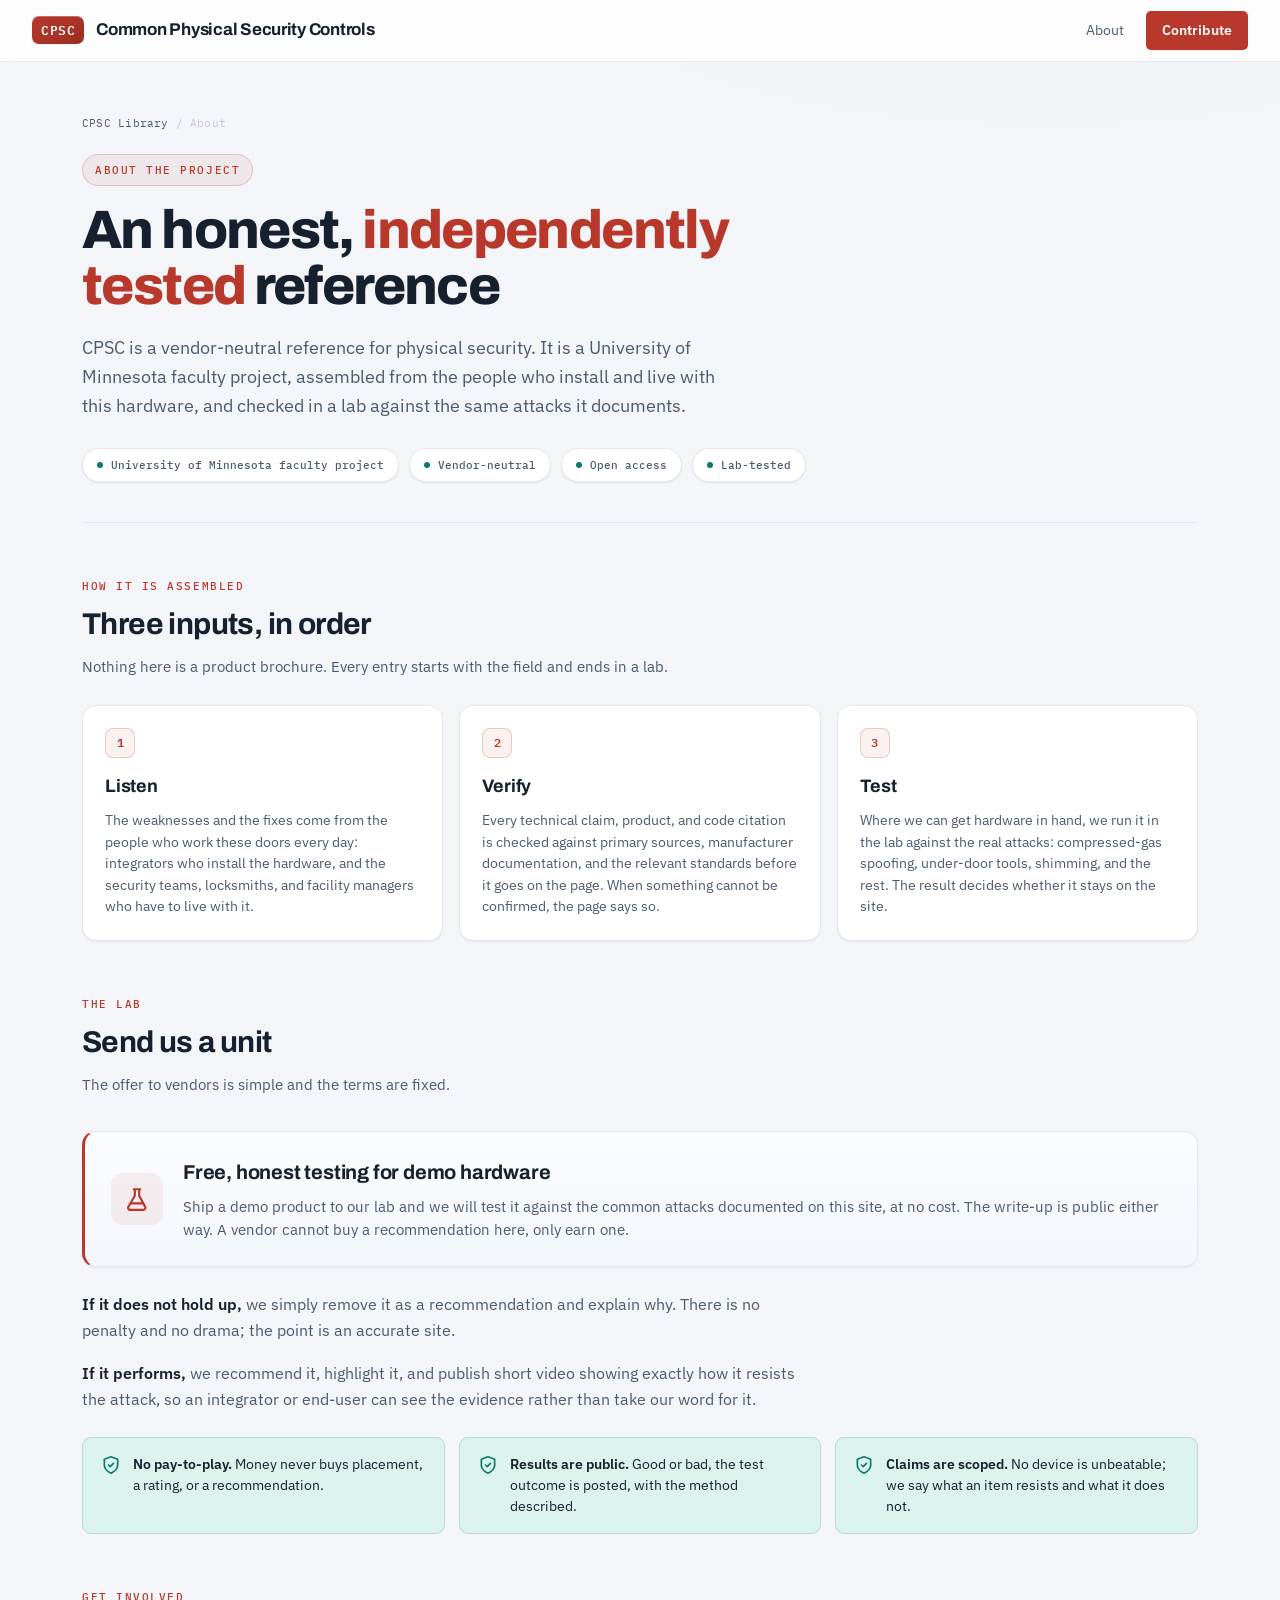
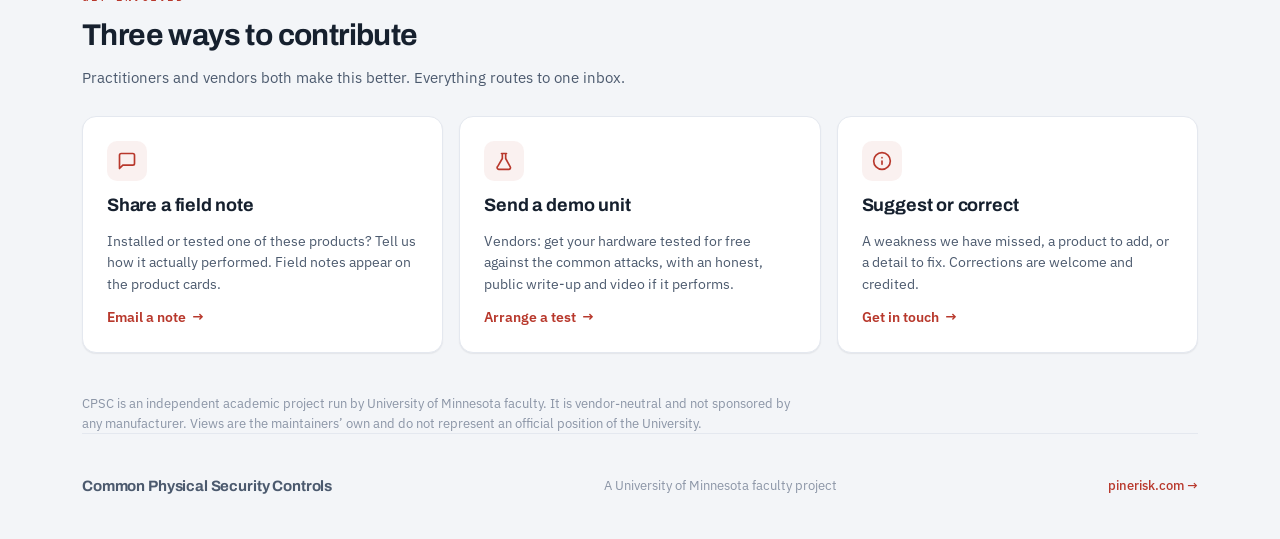
==== about.html @ 35b6b3d0 "Reframe as a UMN faculty project; add About/lab page; reconcile canned-air - Reframe branding: drop " ====
<!DOCTYPE html>
<html lang="en">
<head>
  <meta charset="UTF-8">
  <meta name="viewport" content="width=device-width, initial-scale=1.0">
  <title>About the CPSC Project</title>
  <meta name="description" content="How the Common Physical Security Controls reference is built: an independent University of Minnesota faculty project, assembled from integrator and end-user feedback and honest lab testing. Vendors can send a demo unit to be tested for free.">
  <link rel="stylesheet" href="style.css">
  <style>
    .about-hero { padding: 52px 0 40px; border-bottom: 1px solid var(--border); }
    .about-hero h1 {
      font-family: var(--font-display);
      font-size: clamp(34px, 5vw, 54px);
      font-weight: 800;
      letter-spacing: -0.03em;
      line-height: 1.04;
      margin: 16px 0 18px;
      max-width: 720px;
      text-wrap: balance;
    }
    .about-hero h1 em { font-style: normal; color: var(--accent); }
    .about-lede { font-size: 18px; color: var(--text-secondary); max-width: 660px; line-height: 1.62; }

    .who-strip { display: flex; flex-wrap: wrap; gap: 10px; margin-top: 28px; }
    .who-chip {
      font-family: var(--font-mono); font-size: 11px; font-weight: 500;
      color: var(--text-secondary); background: var(--bg-surface);
      border: 1px solid var(--border); border-radius: 999px; padding: 7px 14px;
      display: inline-flex; align-items: center; gap: 8px; box-shadow: var(--shadow-sm);
    }
    .who-chip::before { content: ''; width: 6px; height: 6px; border-radius: 50%; background: var(--medium-text); }

    .about-section { padding: 54px 0 0; }
    .about-section .section-header { padding: 0 0 26px; }
    .prose-col { max-width: 720px; }
    .prose-col p { font-size: 15.5px; color: var(--text-secondary); line-height: 1.72; margin-bottom: 16px; }
    .prose-col p:last-child { margin-bottom: 0; }
    .prose-col strong { color: var(--text-primary); font-weight: 600; }

    /* numbered steps */
    .steps { display: grid; grid-template-columns: repeat(auto-fit, minmax(280px, 1fr)); gap: 16px; }
    .step {
      background: var(--bg-surface); border: 1px solid var(--border);
      border-radius: var(--r-lg); padding: 22px; box-shadow: var(--shadow-sm);
    }
    .step-n {
      font-family: var(--font-mono); font-size: 12px; font-weight: 600;
      color: var(--accent); background: var(--accent-dim);
      border: 1px solid var(--accent-border); width: 30px; height: 30px;
      border-radius: 8px; display: grid; place-items: center; margin-bottom: 14px;
    }
    .step h3 { font-family: var(--font-display); font-size: 18px; font-weight: 700; letter-spacing: -0.01em; margin-bottom: 8px; }
    .step p { font-size: 13.5px; color: var(--text-secondary); line-height: 1.6; }

    /* pledge */
    .pledge { display: grid; grid-template-columns: repeat(auto-fit, minmax(300px, 1fr)); gap: 14px; }
    .pledge-item {
      display: flex; gap: 12px; align-items: flex-start;
      background: var(--medium-bg); border: 1px solid var(--medium-border);
      border-radius: var(--r-md); padding: 16px 18px;
    }
    .pledge-item svg { flex-shrink: 0; width: 20px; height: 20px; color: var(--medium-text); margin-top: 1px; }
    .pledge-item p { font-size: 13.5px; color: var(--text-primary); line-height: 1.55; }
    .pledge-item strong { font-weight: 600; }

    /* lab callout */
    .lab-banner {
      display: flex; gap: 20px; align-items: center;
      background: linear-gradient(180deg, #fbfcfe, #f3f6fb);
      border: 1px solid var(--border); border-left: 3px solid var(--accent);
      border-radius: var(--r-lg); padding: 24px 26px; box-shadow: var(--shadow-sm);
      margin-top: 8px;
    }
    .lab-banner .lb-icon { flex-shrink: 0; width: 52px; height: 52px; display: grid; place-items: center; background: var(--accent-dim); color: var(--accent); border-radius: 12px; }
    .lab-banner .lb-icon svg { width: 26px; height: 26px; }
    .lab-banner h3 { font-family: var(--font-display); font-size: 20px; font-weight: 700; letter-spacing: -0.01em; margin-bottom: 6px; }
    .lab-banner p { font-size: 14.5px; color: var(--text-secondary); line-height: 1.6; }

    /* contribute cards */
    .contrib-grid { display: grid; grid-template-columns: repeat(auto-fit, minmax(300px, 1fr)); gap: 16px; }
    .contrib-card {
      display: flex; flex-direction: column; gap: 10px;
      background: var(--bg-surface); border: 1px solid var(--border);
      border-radius: var(--r-lg); padding: 24px; box-shadow: var(--shadow-sm);
      transition: transform 0.2s, box-shadow 0.2s, border-color 0.2s;
    }
    .contrib-card:hover { transform: translateY(-2px); box-shadow: var(--shadow-md); border-color: var(--border-hover); }
    .contrib-icon { width: 40px; height: 40px; display: grid; place-items: center; background: var(--accent-dim); color: var(--accent); border-radius: 10px; }
    .contrib-icon svg { width: 20px; height: 20px; }
    .contrib-card h3 { font-family: var(--font-display); font-size: 18px; font-weight: 700; letter-spacing: -0.01em; }
    .contrib-card p { font-size: 13.5px; color: var(--text-secondary); line-height: 1.6; flex: 1; }
    .contrib-link { font-size: 13.5px; font-weight: 600; color: var(--accent); display: inline-flex; align-items: center; gap: 6px; }
    .contrib-note { font-size: 12.5px; color: var(--text-muted); margin-top: 40px; max-width: 720px; line-height: 1.6; }

    @media (max-width: 600px) { .lab-banner { flex-direction: column; align-items: flex-start; gap: 14px; } }
  </style>
</head>
<body>

  <header class="site-header">
    <a href="index.html" class="site-logo">
      <span class="logo-mark">CPSC</span>
      <span class="logo-word">Common Physical Security Controls</span>
    </a>
    <nav class="header-nav">
      <a href="about.html">About</a>
      <a href="about.html#contribute" class="btn-cta">Contribute</a>
    </nav>
  </header>

  <main class="page-wrap">

    <!-- Hero -->
    <section class="about-hero">
      <div class="breadcrumb">
        <a href="index.html">CPSC Library</a>
        <span>/</span>
        <span>About</span>
      </div>
      <span class="hero-eyebrow" style="display:inline-flex;align-items:center;gap:8px;font-family:var(--font-mono);font-size:11px;font-weight:500;color:var(--accent);text-transform:uppercase;letter-spacing:0.14em;background:var(--accent-dim);border:1px solid var(--accent-border);padding:6px 12px;border-radius:999px;">About the project</span>
      <h1>An honest, <em>independently tested</em> reference</h1>
      <p class="about-lede">
        CPSC is a vendor-neutral reference for physical security. It is a University of Minnesota
        faculty project, assembled from the people who install and live with this hardware, and
        checked in a lab against the same attacks it documents.
      </p>
      <div class="who-strip">
        <span class="who-chip">University of Minnesota faculty project</span>
        <span class="who-chip">Vendor-neutral</span>
        <span class="who-chip">Open access</span>
        <span class="who-chip">Lab-tested</span>
      </div>
    </section>

    <!-- How it's assembled -->
    <section class="about-section">
      <div class="section-header">
        <div class="section-label">How it is assembled</div>
        <div class="section-title">Three inputs, in order</div>
        <p class="section-desc">Nothing here is a product brochure. Every entry starts with the field and ends in a lab.</p>
      </div>
      <div class="steps">
        <div class="step">
          <div class="step-n">1</div>
          <h3>Listen</h3>
          <p>The weaknesses and the fixes come from the people who work these doors every day: integrators who install the hardware, and the security teams, locksmiths, and facility managers who have to live with it.</p>
        </div>
        <div class="step">
          <div class="step-n">2</div>
          <h3>Verify</h3>
          <p>Every technical claim, product, and code citation is checked against primary sources, manufacturer documentation, and the relevant standards before it goes on the page. When something cannot be confirmed, the page says so.</p>
        </div>
        <div class="step">
          <div class="step-n">3</div>
          <h3>Test</h3>
          <p>Where we can get hardware in hand, we run it in the lab against the real attacks: compressed-gas spoofing, under-door tools, shimming, and the rest. The result decides whether it stays on the site.</p>
        </div>
      </div>
    </section>

    <!-- The lab / vendor program -->
    <section class="about-section" id="lab">
      <div class="section-header">
        <div class="section-label">The lab</div>
        <div class="section-title">Send us a unit</div>
        <p class="section-desc">The offer to vendors is simple and the terms are fixed.</p>
      </div>
      <div class="lab-banner">
        <div class="lb-icon" aria-hidden="true">
          <svg viewBox="0 0 24 24" fill="none" stroke="currentColor" stroke-width="2" stroke-linecap="round" stroke-linejoin="round"><path d="M9 3h6M10 3v6l-5.5 9.5A2 2 0 0 0 6.2 22h11.6a2 2 0 0 0 1.7-3L14 9V3"/><path d="M7 16h10"/></svg>
        </div>
        <div>
          <h3>Free, honest testing for demo hardware</h3>
          <p>Ship a demo product to our lab and we will test it against the common attacks documented on this site, at no cost. The write-up is public either way. A vendor cannot buy a recommendation here, only earn one.</p>
        </div>
      </div>
      <div class="prose-col" style="margin-top: 24px;">
        <p>
          <strong>If it does not hold up,</strong> we simply remove it as a recommendation and explain why.
          There is no penalty and no drama; the point is an accurate site.
        </p>
        <p>
          <strong>If it performs,</strong> we recommend it, highlight it, and publish short video showing exactly
          how it resists the attack, so an integrator or end-user can see the evidence rather than take our word for it.
        </p>
      </div>
      <div class="pledge" style="margin-top: 24px;">
        <div class="pledge-item">
          <svg viewBox="0 0 24 24" fill="none" stroke="currentColor" stroke-width="2" stroke-linecap="round" stroke-linejoin="round"><path d="M12 22s8-4 8-10V5l-8-3-8 3v7c0 6 8 10 8 10z"/><path d="M9 12l2 2 4-4"/></svg>
          <p><strong>No pay-to-play.</strong> Money never buys placement, a rating, or a recommendation.</p>
        </div>
        <div class="pledge-item">
          <svg viewBox="0 0 24 24" fill="none" stroke="currentColor" stroke-width="2" stroke-linecap="round" stroke-linejoin="round"><path d="M12 22s8-4 8-10V5l-8-3-8 3v7c0 6 8 10 8 10z"/><path d="M9 12l2 2 4-4"/></svg>
          <p><strong>Results are public.</strong> Good or bad, the test outcome is posted, with the method described.</p>
        </div>
        <div class="pledge-item">
          <svg viewBox="0 0 24 24" fill="none" stroke="currentColor" stroke-width="2" stroke-linecap="round" stroke-linejoin="round"><path d="M12 22s8-4 8-10V5l-8-3-8 3v7c0 6 8 10 8 10z"/><path d="M9 12l2 2 4-4"/></svg>
          <p><strong>Claims are scoped.</strong> No device is unbeatable; we say what an item resists and what it does not.</p>
        </div>
      </div>
    </section>

    <!-- Contribute -->
    <section class="about-section" id="contribute">
      <div class="section-header">
        <div class="section-label">Get involved</div>
        <div class="section-title">Three ways to contribute</div>
        <p class="section-desc">Practitioners and vendors both make this better. Everything routes to one inbox.</p>
      </div>
      <div class="contrib-grid">
        <a class="contrib-card" href="mailto:abels023@umn.edu?subject=CPSC-Note">
          <div class="contrib-icon" aria-hidden="true"><svg viewBox="0 0 24 24" fill="none" stroke="currentColor" stroke-width="2" stroke-linecap="round" stroke-linejoin="round"><path d="M21 15a2 2 0 0 1-2 2H7l-4 4V5a2 2 0 0 1 2-2h14a2 2 0 0 1 2 2z"/></svg></div>
          <h3>Share a field note</h3>
          <p>Installed or tested one of these products? Tell us how it actually performed. Field notes appear on the product cards.</p>
          <span class="contrib-link">Email a note <span aria-hidden="true">&rarr;</span></span>
        </a>
        <a class="contrib-card" href="mailto:abels023@umn.edu?subject=CPSC-Demo unit for lab testing">
          <div class="contrib-icon" aria-hidden="true"><svg viewBox="0 0 24 24" fill="none" stroke="currentColor" stroke-width="2" stroke-linecap="round" stroke-linejoin="round"><path d="M9 3h6M10 3v6l-5.5 9.5A2 2 0 0 0 6.2 22h11.6a2 2 0 0 0 1.7-3L14 9V3"/></svg></div>
          <h3>Send a demo unit</h3>
          <p>Vendors: get your hardware tested for free against the common attacks, with an honest, public write-up and video if it performs.</p>
          <span class="contrib-link">Arrange a test <span aria-hidden="true">&rarr;</span></span>
        </a>
        <a class="contrib-card" href="mailto:abels023@umn.edu?subject=CPSC-General">
          <div class="contrib-icon" aria-hidden="true"><svg viewBox="0 0 24 24" fill="none" stroke="currentColor" stroke-width="2" stroke-linecap="round" stroke-linejoin="round"><circle cx="12" cy="12" r="10"/><path d="M12 16v-4M12 8h.01"/></svg></div>
          <h3>Suggest or correct</h3>
          <p>A weakness we have missed, a product to add, or a detail to fix. Corrections are welcome and credited.</p>
          <span class="contrib-link">Get in touch <span aria-hidden="true">&rarr;</span></span>
        </a>
      </div>
      <p class="contrib-note">
        CPSC is an independent academic project run by University of Minnesota faculty. It is vendor-neutral and
        not sponsored by any manufacturer. Views are the maintainers&rsquo; own and do not represent an official
        position of the University.
      </p>
    </section>

  </main>

  <footer class="page-wrap">
    <div class="site-footer">
      <span class="footer-brand">Common Physical Security Controls</span>
      <span>A University of Minnesota faculty project</span>
      <a href="https://pinerisk.com" class="footer-link">pinerisk.com →</a>
    </div>
  </footer>

</body>
</html>
---- style.css ----
@import url('https://fonts.googleapis.com/css2?family=Archivo:wght@500;600;700;800&family=IBM+Plex+Mono:wght@400;500;600&family=IBM+Plex+Sans:wght@400;500;600&display=swap');

/* ============================================================
   CPSC Design System — Pine Risk Management
   A defensive reference for physical security teams.
   Light "field manual" identity. Edit tokens here; never
   hardcode color in components.
   ============================================================ */

:root {
  color-scheme: light;

  /* Grounds & surfaces */
  --bg-primary:   #f3f5f8;   /* page ground — cool paper */
  --bg-surface:   #ffffff;   /* cards, panels */
  --bg-elevated:  #eef1f6;   /* chips, quiet fills */
  --bg-hover:     #e6eaf1;

  /* Hairlines */
  --border:       #e4e8ef;
  --border-hover: #ccd4e0;
  --border-strong:#c2cbd9;

  /* Ink */
  --text-primary:   #16202e;  /* ink */
  --text-secondary: #4c5a6e;  /* slate */
  --text-muted:     #8b95a6;  /* muted / captions */

  /* Pine Risk brand */
  --accent:         #b8382c;
  --accent-strong:  #9c2e23;
  --accent-dim:     rgba(184, 56, 44, 0.07);
  --accent-border:  rgba(184, 56, 44, 0.22);

  /* Severity ramp — readable on light */
  --critical-bg:     #fbe9e6;
  --critical-text:   #b02417;
  --critical-border: #f0c2ba;

  --high-bg:         #fdf1dc;
  --high-text:       #925c07;
  --high-border:     #efd8a8;

  --medium-bg:       #dcf2ed;
  --medium-text:     #0b7a6d;
  --medium-border:   #b1ddd4;

  --low-bg:          #e6eefb;
  --low-text:        #2760a7;
  --low-border:      #c4d6f2;

  /* Category tag colors */
  --cat-tech-bg:     #e9f0fb;
  --cat-tech-text:   #2760a7;
  --cat-tech-border: #cbdbf3;

  --cat-phys-bg:     #fdf1dc;
  --cat-phys-text:   #925c07;
  --cat-phys-border: #efd8a8;

  --cat-policy-bg:     #dcf2ed;
  --cat-policy-text:   #0b7a6d;
  --cat-policy-border: #b1ddd4;

  --cat-detect-bg:     #f1e9fb;
  --cat-detect-text:   #6a37b0;
  --cat-detect-border: #ddcbf1;

  /* Radii */
  --r-sm: 5px;
  --r-md: 9px;
  --r-lg: 14px;

  /* Elevation */
  --shadow-sm: 0 1px 2px rgba(20, 30, 45, 0.04), 0 1px 1px rgba(20, 30, 45, 0.03);
  --shadow-md: 0 4px 14px rgba(20, 30, 45, 0.07), 0 1px 3px rgba(20, 30, 45, 0.05);
  --shadow-lg: 0 14px 40px rgba(20, 30, 45, 0.10);

  /* Fonts */
  --font-display: 'Archivo', system-ui, -apple-system, sans-serif;
  --font-body:    'IBM Plex Sans', system-ui, -apple-system, sans-serif;
  --font-mono:    'IBM Plex Mono', ui-monospace, monospace;
}

/* ---- Reset ---- */
*, *::before, *::after { box-sizing: border-box; margin: 0; padding: 0; }

html { -webkit-text-size-adjust: 100%; }

body {
  background:
    radial-gradient(1100px 520px at 82% -8%, rgba(184, 56, 44, 0.045), transparent 60%),
    var(--bg-primary);
  color: var(--text-primary);
  font-family: var(--font-body);
  font-size: 15px;
  line-height: 1.65;
  min-height: 100vh;
  -webkit-font-smoothing: antialiased;
  text-rendering: optimizeLegibility;
}

a { color: inherit; text-decoration: none; }
button { cursor: pointer; font-family: inherit; }

::selection { background: rgba(184, 56, 44, 0.16); }

:focus-visible {
  outline: 2px solid var(--accent);
  outline-offset: 2px;
  border-radius: 3px;
}

/* ---- Layout ---- */
.page-wrap {
  max-width: 1180px;
  margin: 0 auto;
  padding: 0 32px;
}

/* ---- Site header ---- */
.site-header {
  border-bottom: 1px solid var(--border);
  background: rgba(255, 255, 255, 0.82);
  backdrop-filter: saturate(1.2) blur(10px);
  padding: 0 32px;
  height: 62px;
  display: flex;
  align-items: center;
  justify-content: space-between;
  position: sticky;
  top: 0;
  z-index: 100;
}

.site-logo {
  display: flex;
  align-items: center;
  gap: 12px;
  color: var(--text-primary);
}

.logo-mark {
  height: 28px;
  padding: 0 9px;
  background: linear-gradient(150deg, var(--accent), var(--accent-strong));
  border-radius: 7px;
  display: flex;
  align-items: center;
  justify-content: center;
  font-family: var(--font-mono);
  font-size: 13px;
  font-weight: 600;
  color: #fff;
  letter-spacing: 0.04em;
  box-shadow: inset 0 1px 0 rgba(255, 255, 255, 0.28), var(--shadow-sm);
}

.logo-word {
  font-family: var(--font-display);
  font-size: 17px;
  font-weight: 700;
  letter-spacing: -0.015em;
  color: var(--text-primary);
  white-space: nowrap;
}

@media (max-width: 640px) { .logo-word { display: none; } }

.header-nav {
  display: flex;
  align-items: center;
  gap: 22px;
}
.header-nav a {
  font-size: 13.5px;
  color: var(--text-secondary);
  transition: color 0.15s;
}
.header-nav a:hover { color: var(--text-primary); }

.btn-cta {
  background: var(--accent);
  color: #fff !important;
  padding: 8px 16px;
  border-radius: var(--r-sm);
  font-size: 13px;
  font-weight: 600;
  letter-spacing: 0.01em;
  transition: background 0.15s, transform 0.15s, box-shadow 0.15s;
  box-shadow: var(--shadow-sm);
}
.btn-cta:hover { background: var(--accent-strong); transform: translateY(-1px); box-shadow: var(--shadow-md); }

/* ---- Site footer ---- */
.site-footer {
  border-top: 1px solid var(--border);
  padding: 40px 0;
  display: flex;
  justify-content: space-between;
  align-items: center;
  font-size: 13px;
  color: var(--text-muted);
  flex-wrap: wrap;
  gap: 12px;
}
.footer-brand {
  font-family: var(--font-display);
  font-size: 15px;
  font-weight: 700;
  color: var(--text-secondary);
  letter-spacing: -0.01em;
}
.footer-link { color: var(--accent); font-weight: 500; transition: color 0.15s; }
.footer-link:hover { color: var(--accent-strong); }

/* ---- Filter bar ---- */
.filter-bar {
  display: flex;
  align-items: center;
  gap: 8px;
  padding: 18px 0 22px;
  flex-wrap: wrap;
}
.filter-label {
  font-family: var(--font-mono);
  font-size: 10px;
  color: var(--text-muted);
  text-transform: uppercase;
  letter-spacing: 0.12em;
  margin-right: 4px;
}
.filter-btn {
  background: var(--bg-surface);
  border: 1px solid var(--border);
  color: var(--text-secondary);
  padding: 6px 13px;
  border-radius: 999px;
  font-family: var(--font-body);
  font-size: 12.5px;
  font-weight: 500;
  letter-spacing: 0.01em;
  transition: all 0.15s;
  box-shadow: var(--shadow-sm);
}
.filter-btn:hover {
  border-color: var(--border-hover);
  color: var(--text-primary);
}
.filter-btn.active {
  background: var(--accent);
  border-color: var(--accent);
  color: #fff;
  box-shadow: var(--shadow-sm);
}

/* ---- Shared card pieces ---- */
.card-number {
  font-family: var(--font-mono);
  font-size: 11px;
  font-weight: 500;
  color: var(--text-muted);
  letter-spacing: 0.06em;
}

.severity-badge {
  font-family: var(--font-mono);
  font-size: 10px;
  font-weight: 600;
  letter-spacing: 0.06em;
  text-transform: uppercase;
  padding: 3px 9px 3px 8px;
  border-radius: 999px;
  flex-shrink: 0;
  display: inline-flex;
  align-items: center;
  gap: 5px;
}
.severity-badge::before {
  content: '';
  width: 6px; height: 6px;
  border-radius: 50%;
  background: currentColor;
}
.sev-critical { background: var(--critical-bg); color: var(--critical-text); border: 1px solid var(--critical-border); }
.sev-high     { background: var(--high-bg);     color: var(--high-text);     border: 1px solid var(--high-border); }
.sev-medium   { background: var(--medium-bg);   color: var(--medium-text);   border: 1px solid var(--medium-border); }
.sev-low      { background: var(--low-bg);      color: var(--low-text);      border: 1px solid var(--low-border); }

.cat-badge {
  font-family: var(--font-mono);
  font-size: 10px;
  font-weight: 500;
  padding: 3px 9px;
  border-radius: 999px;
  border: 1px solid;
  letter-spacing: 0.02em;
}
.cat-tech   { background: var(--cat-tech-bg);   color: var(--cat-tech-text);   border-color: var(--cat-tech-border); }
.cat-phys   { background: var(--cat-phys-bg);   color: var(--cat-phys-text);   border-color: var(--cat-phys-border); }
.cat-policy { background: var(--cat-policy-bg); color: var(--cat-policy-text); border-color: var(--cat-policy-border); }
.cat-detect { background: var(--cat-detect-bg); color: var(--cat-detect-text); border-color: var(--cat-detect-border); }

.tag {
  font-family: var(--font-mono);
  font-size: 10.5px;
  padding: 3px 9px;
  border-radius: var(--r-sm);
  background: var(--bg-elevated);
  border: 1px solid var(--border);
  color: var(--text-secondary);
  letter-spacing: 0.01em;
}

/* ---- Card grid ---- */
.card-grid {
  display: grid;
  grid-template-columns: repeat(auto-fill, minmax(320px, 1fr));
  gap: 18px;
}

/* ---- Section headings ---- */
.section-header {
  padding: 60px 0 26px;
}
.section-label {
  font-family: var(--font-mono);
  font-size: 11px;
  font-weight: 500;
  color: var(--accent);
  text-transform: uppercase;
  letter-spacing: 0.14em;
  margin-bottom: 12px;
}
.section-title {
  font-family: var(--font-display);
  font-size: 30px;
  font-weight: 700;
  letter-spacing: -0.02em;
  line-height: 1.15;
  margin-bottom: 12px;
  text-wrap: balance;
}
.section-desc {
  font-size: 15px;
  color: var(--text-secondary);
  max-width: 620px;
  line-height: 1.7;
}

/* ---- Divider ---- */
.divider { border: none; border-top: 1px solid var(--border); margin: 0; }

@media (prefers-reduced-motion: reduce) {
  * { transition: none !important; scroll-behavior: auto !important; }
}

/* ============================================================
   Detail page (vulnerability entry) — shared across all
   CPSC-00x pages.
   ============================================================ */

.vuln-hero {
  padding: 48px 0 40px;
  border-bottom: 1px solid var(--border);
}
.breadcrumb {
  font-family: var(--font-mono);
  font-size: 11px;
  color: var(--text-muted);
  margin-bottom: 22px;
  display: flex;
  align-items: center;
  gap: 7px;
  letter-spacing: 0.02em;
}
.breadcrumb a { color: var(--text-secondary); transition: color 0.15s; }
.breadcrumb a:hover { color: var(--accent); }
.breadcrumb span { color: var(--border-strong); }

.vuln-meta-row {
  display: flex;
  align-items: center;
  gap: 9px;
  margin-bottom: 18px;
  flex-wrap: wrap;
}
.vuln-hero h1 {
  font-family: var(--font-display);
  font-size: clamp(30px, 4.5vw, 46px);
  font-weight: 800;
  letter-spacing: -0.025em;
  line-height: 1.05;
  margin-bottom: 18px;
  max-width: 720px;
  text-wrap: balance;
}
.vuln-hero .lead {
  font-size: 17.5px;
  color: var(--text-secondary);
  max-width: 620px;
  line-height: 1.62;
}

/* ---- Fast facts ---- */
.fast-facts {
  display: grid;
  grid-template-columns: repeat(auto-fit, minmax(170px, 1fr));
  gap: 12px;
  padding: 30px 0;
  border-bottom: 1px solid var(--border);
}
.fact {
  background: var(--bg-surface);
  border: 1px solid var(--border);
  border-radius: var(--r-md);
  padding: 15px 17px;
  box-shadow: var(--shadow-sm);
}
.fact-label {
  font-family: var(--font-mono);
  font-size: 10px;
  color: var(--text-muted);
  text-transform: uppercase;
  letter-spacing: 0.1em;
  margin-bottom: 6px;
}
.fact-value {
  font-size: 15px;
  font-weight: 600;
  color: var(--text-primary);
  line-height: 1.35;
}

/* ---- Explainer + prose ---- */
.explainer {
  padding: 50px 0 0;
  display: grid;
  grid-template-columns: 1fr 1fr;
  gap: 52px;
  align-items: start;
}
.explainer-prose h2 {
  font-family: var(--font-display);
  font-size: 25px;
  font-weight: 700;
  letter-spacing: -0.02em;
  margin-bottom: 18px;
}
.explainer-prose p {
  font-size: 15px;
  color: var(--text-secondary);
  margin-bottom: 15px;
  line-height: 1.72;
}
.explainer-prose p:last-of-type { margin-bottom: 0; }
.explainer-prose strong { color: var(--text-primary); font-weight: 600; }

.attack-steps {
  margin-top: 28px;
  display: flex;
  flex-direction: column;
}
.attack-step {
  display: flex;
  gap: 15px;
  padding: 16px 0;
  border-top: 1px solid var(--border);
}
.step-num {
  font-family: var(--font-mono);
  font-size: 11px;
  font-weight: 600;
  color: var(--accent);
  background: var(--accent-dim);
  border: 1px solid var(--accent-border);
  width: 26px; height: 26px;
  border-radius: 50%;
  flex-shrink: 0;
  display: grid;
  place-items: center;
}
.step-text {
  font-size: 14px;
  color: var(--text-secondary);
  line-height: 1.62;
  padding-top: 3px;
}
.step-text strong { color: var(--text-primary); font-weight: 600; }

/* ---- Interactive attack visual ---- */
.attack-visual {
  background: var(--bg-surface);
  border: 1px solid var(--border);
  border-radius: var(--r-lg);
  overflow: hidden;
  position: sticky;
  top: 82px;
  box-shadow: var(--shadow-md);
}
.av-header {
  padding: 15px 18px;
  border-bottom: 1px solid var(--border);
  display: flex;
  justify-content: space-between;
  align-items: center;
  background: var(--bg-surface);
}
.av-title {
  font-family: var(--font-mono);
  font-size: 11px;
  color: var(--text-muted);
  text-transform: uppercase;
  letter-spacing: 0.1em;
}
.av-state-label {
  font-family: var(--font-mono);
  font-size: 11px;
  font-weight: 500;
  padding: 3px 10px;
  border-radius: 999px;
  transition: all 0.3s;
}
.av-stage {
  padding: 22px;
  min-height: 280px;
  position: relative;
  background:
    linear-gradient(180deg, #fbfcfe, #f5f7fb);
  border-bottom: 1px solid var(--border);
}
.diagram-svg { width: 100%; height: auto; display: block; }

.av-caption {
  padding: 16px 18px;
  border-top: 1px solid var(--border);
  font-size: 13.5px;
  color: var(--text-secondary);
  line-height: 1.55;
  min-height: 64px;
}
.av-controls {
  padding: 13px 18px;
  border-top: 1px solid var(--border);
  display: flex;
  align-items: center;
  justify-content: space-between;
}
.av-btn {
  background: var(--bg-surface);
  border: 1px solid var(--border);
  color: var(--text-secondary);
  padding: 6px 15px;
  border-radius: var(--r-sm);
  font-family: var(--font-mono);
  font-size: 11px;
  transition: all 0.15s;
  box-shadow: var(--shadow-sm);
}
.av-btn:hover:not(:disabled) {
  border-color: var(--border-hover);
  color: var(--text-primary);
}
.av-btn:disabled { opacity: 0.4; cursor: default; box-shadow: none; }
.av-dots { display: flex; gap: 7px; align-items: center; }
.av-dot {
  width: 7px; height: 7px;
  border-radius: 50%;
  background: var(--border-strong);
  transition: background 0.2s, transform 0.2s;
  cursor: pointer;
  border: none;
  padding: 0;
}
.av-dot.active { background: var(--accent); transform: scale(1.2); }

/* ---- Mitigation cards ---- */
.mit-card {
  background: var(--bg-surface);
  border: 1px solid var(--border);
  border-radius: var(--r-lg);
  padding: 22px;
  display: flex;
  flex-direction: column;
  gap: 13px;
  transition: border-color 0.2s, transform 0.2s, box-shadow 0.2s;
  box-shadow: var(--shadow-sm);
}
.mit-card:hover {
  border-color: var(--border-hover);
  transform: translateY(-2px);
  box-shadow: var(--shadow-md);
}
.mit-card-header {
  display: flex;
  justify-content: space-between;
  align-items: flex-start;
  gap: 10px;
}
.mit-card-title {
  font-family: var(--font-display);
  font-size: 18px;
  font-weight: 700;
  letter-spacing: -0.01em;
  line-height: 1.2;
}
.mit-card-desc {
  font-size: 13.5px;
  color: var(--text-secondary);
  line-height: 1.6;
}
.mit-points {
  display: flex;
  flex-direction: column;
  gap: 9px;
  padding-top: 13px;
  border-top: 1px solid var(--border);
}
.mit-point {
  font-size: 13.5px;
  color: var(--text-secondary);
  display: flex;
  gap: 10px;
  align-items: flex-start;
  line-height: 1.55;
}
.mit-point::before {
  content: '';
  flex-shrink: 0;
  width: 6px; height: 6px;
  border-radius: 50%;
  background: var(--medium-text);
  margin-top: 7px;
}

/* ---- Product (reference technology) cards ---- */
.prod-card {
  background: var(--bg-surface);
  border: 1px solid var(--border);
  border-radius: var(--r-lg);
  padding: 0;
  overflow: hidden;
  display: flex;
  flex-direction: column;
  cursor: pointer;
  transition: border-color 0.2s, transform 0.2s, box-shadow 0.2s;
  box-shadow: var(--shadow-sm);
}
.prod-card:hover {
  border-color: var(--border-hover);
  transform: translateY(-2px);
  box-shadow: var(--shadow-lg);
}

/* thumbnail (image or generated placeholder) */
.prod-thumb, .modal-thumb {
  position: relative;
  width: 100%;
  aspect-ratio: 16 / 9;
  background: var(--bg-elevated);
  overflow: hidden;
}
.prod-thumb img, .modal-thumb img {
  width: 100%; height: 100%;
  object-fit: cover;
  display: block;
}
.thumb-ph {
  display: grid;
  place-items: center;
  background:
    linear-gradient(135deg, #eef2f8, #e2e8f2),
    var(--bg-elevated);
  color: var(--border-strong);
}
.thumb-ph svg { width: 30px; height: 30px; }
.thumb-ph-initial {
  position: absolute;
  top: 10px; left: 12px;
  font-family: var(--font-display);
  font-size: 15px;
  font-weight: 800;
  color: var(--text-muted);
  opacity: 0.65;
}
.prod-thumb.thumb-ph::after {
  content: 'No image yet';
  position: absolute;
  bottom: 8px; right: 10px;
  font-family: var(--font-mono);
  font-size: 8.5px;
  letter-spacing: 0.06em;
  text-transform: uppercase;
  color: var(--text-muted);
  opacity: 0.7;
}

.prod-body {
  padding: 18px 20px 20px;
  display: flex;
  flex-direction: column;
  gap: 8px;
  flex: 1;
}
.prod-maker {
  font-family: var(--font-mono);
  font-size: 10px;
  color: var(--accent);
  letter-spacing: 0.06em;
  text-transform: uppercase;
}
.prod-name {
  font-family: var(--font-display);
  font-size: 18px;
  font-weight: 700;
  letter-spacing: -0.01em;
  line-height: 1.15;
}
.prod-type {
  font-size: 12.5px;
  color: var(--text-muted);
  margin-top: -2px;
}
.prod-note {
  font-size: 13.5px;
  color: var(--text-secondary);
  line-height: 1.58;
  margin-top: 2px;
}
.prod-tags { display: flex; gap: 6px; flex-wrap: wrap; }
.prod-cta {
  font-family: var(--font-mono);
  font-size: 10px;
  font-weight: 500;
  color: var(--accent);
  margin-top: auto;
  padding-top: 4px;
  letter-spacing: 0.03em;
  display: inline-flex;
  align-items: center;
  gap: 6px;
}
.prod-card:hover .prod-cta span { transform: translateX(3px); }
.prod-cta span { transition: transform 0.18s; }

/* ============================================================
   Lightbox modal — Reference Technology detail
   ============================================================ */
body.no-scroll { overflow: hidden; }

.modal-backdrop {
  position: fixed;
  inset: 0;
  z-index: 200;
  display: flex;
  align-items: flex-start;
  justify-content: center;
  padding: 5vh 20px;
  background: rgba(18, 26, 38, 0.5);
  backdrop-filter: blur(3px);
  opacity: 0;
  transition: opacity 0.2s ease;
  overflow-y: auto;
}
.modal-backdrop.open { opacity: 1; }
.modal-backdrop[hidden] { display: none; }

.modal {
  position: relative;
  width: 100%;
  max-width: 560px;
  background: var(--bg-surface);
  border: 1px solid var(--border);
  border-radius: var(--r-lg);
  box-shadow: var(--shadow-lg);
  transform: translateY(12px) scale(0.99);
  transition: transform 0.2s ease;
  overflow: hidden;
}
.modal-backdrop.open .modal { transform: translateY(0) scale(1); }

.modal-scroll { max-height: 90vh; overflow-y: auto; }

.modal-close {
  position: absolute;
  top: 12px; right: 12px;
  z-index: 3;
  width: 34px; height: 34px;
  border-radius: 50%;
  border: 1px solid var(--border);
  background: rgba(255, 255, 255, 0.9);
  color: var(--text-secondary);
  font-size: 22px;
  line-height: 1;
  display: grid;
  place-items: center;
  box-shadow: var(--shadow-sm);
  transition: all 0.15s;
}
.modal-close:hover { color: var(--text-primary); border-color: var(--border-hover); }

.modal-thumb { aspect-ratio: 16 / 7; border-bottom: 1px solid var(--border); border-radius: 0; }
.modal-thumb.thumb-ph::after {
  content: 'Image coming soon';
  position: absolute;
  bottom: 10px; right: 12px;
  font-family: var(--font-mono);
  font-size: 9px;
  letter-spacing: 0.06em;
  text-transform: uppercase;
  color: var(--text-muted);
}

.modal-head {
  padding: 20px 24px 4px;
}
.modal-eyebrow {
  font-family: var(--font-mono);
  font-size: 11px;
  color: var(--accent);
  letter-spacing: 0.06em;
  text-transform: uppercase;
  margin-bottom: 5px;
}
.modal-title {
  font-family: var(--font-display);
  font-size: 26px;
  font-weight: 800;
  letter-spacing: -0.02em;
  line-height: 1.1;
  margin-bottom: 6px;
}
.modal-subtitle {
  font-size: 14px;
  color: var(--text-secondary);
  margin-bottom: 12px;
}
.modal-tags { margin-bottom: 4px; }

.modal-body { padding: 14px 24px 24px; }
.modal-blurb {
  font-size: 14.5px;
  color: var(--text-secondary);
  line-height: 1.65;
  margin-bottom: 18px;
}

/* "why it beats this attack" callout */
.defeats {
  display: flex;
  gap: 13px;
  align-items: flex-start;
  background: var(--medium-bg);
  border: 1px solid var(--medium-border);
  border-radius: var(--r-md);
  padding: 15px 17px;
  margin-bottom: 20px;
}
.defeats-icon {
  flex-shrink: 0;
  width: 30px; height: 30px;
  display: grid;
  place-items: center;
  border-radius: 8px;
  background: var(--bg-surface);
  border: 1px solid var(--medium-border);
  color: var(--medium-text);
}
.defeats-icon svg { width: 17px; height: 17px; }
.defeats-label {
  font-family: var(--font-mono);
  font-size: 10.5px;
  font-weight: 600;
  text-transform: uppercase;
  letter-spacing: 0.07em;
  color: var(--medium-text);
  margin-bottom: 5px;
}
.defeats-text {
  font-size: 13.5px;
  color: var(--text-primary);
  line-height: 1.6;
}

/* spec table */
.spec-table {
  border: 1px solid var(--border);
  border-radius: var(--r-md);
  overflow: hidden;
  margin-bottom: 18px;
}
.spec-row {
  display: grid;
  grid-template-columns: 40% 1fr;
  gap: 12px;
  padding: 10px 14px;
  font-size: 13px;
}
.spec-row:not(:last-child) { border-bottom: 1px solid var(--border); }
.spec-row dt {
  font-family: var(--font-mono);
  font-size: 10.5px;
  text-transform: uppercase;
  letter-spacing: 0.06em;
  color: var(--text-muted);
  align-self: center;
}
.spec-row dd { color: var(--text-primary); font-weight: 500; }

/* action buttons */
.modal-actions {
  display: flex;
  flex-wrap: wrap;
  gap: 10px;
  margin-bottom: 24px;
}
.modal-btn {
  display: inline-flex;
  align-items: center;
  gap: 7px;
  padding: 10px 16px;
  border-radius: var(--r-sm);
  font-size: 13px;
  font-weight: 600;
  border: 1px solid var(--border-hover);
  color: var(--text-primary);
  background: var(--bg-surface);
  transition: all 0.15s;
  box-shadow: var(--shadow-sm);
}
.modal-btn:hover { border-color: var(--text-muted); transform: translateY(-1px); box-shadow: var(--shadow-md); }
.modal-btn-primary {
  background: var(--accent);
  border-color: var(--accent);
  color: #fff;
}
.modal-btn-primary:hover { background: var(--accent-strong); border-color: var(--accent-strong); }
.modal-btn .ext { font-size: 12px; opacity: 0.8; }
.modal-btn-disabled {
  color: var(--text-muted);
  background: var(--bg-elevated);
  border: 1px dashed var(--border-hover);
  box-shadow: none;
  cursor: not-allowed;
  font-weight: 500;
}
.modal-btn-disabled:hover { transform: none; box-shadow: none; }

/* field notes */
.notes-section {
  border-top: 1px solid var(--border);
  padding-top: 20px;
}
.notes-head {
  display: flex;
  align-items: center;
  gap: 9px;
  margin-bottom: 14px;
}
.notes-head h3 {
  font-family: var(--font-display);
  font-size: 16px;
  font-weight: 700;
  letter-spacing: -0.01em;
}
.notes-count {
  font-family: var(--font-mono);
  font-size: 11px;
  font-weight: 500;
  color: var(--accent);
  background: var(--accent-dim);
  border: 1px solid var(--accent-border);
  border-radius: 999px;
  padding: 1px 9px;
}
.note-list { list-style: none; display: flex; flex-direction: column; gap: 14px; margin-bottom: 16px; }
.note {
  background: var(--bg-elevated);
  border: 1px solid var(--border);
  border-radius: var(--r-md);
  padding: 13px 15px;
}
.note-meta {
  font-family: var(--font-mono);
  font-size: 10.5px;
  color: var(--text-muted);
  letter-spacing: 0.02em;
  margin-bottom: 6px;
}
.note-text { font-size: 13.5px; color: var(--text-secondary); line-height: 1.6; }
.note-empty {
  font-size: 13.5px;
  color: var(--text-muted);
  line-height: 1.6;
  font-style: italic;
  padding: 4px 0 16px;
}

.add-note-btn {
  display: flex;
  align-items: center;
  gap: 12px;
  width: 100%;
  padding: 14px 16px;
  border: 1px dashed var(--border-hover);
  border-radius: var(--r-md);
  background: var(--bg-surface);
  color: var(--text-primary);
  font-size: 14px;
  font-weight: 600;
  transition: all 0.15s;
}
.add-note-btn:hover { border-color: var(--accent); background: var(--accent-dim); color: var(--accent); }
.add-note-icon {
  flex-shrink: 0;
  width: 28px; height: 28px;
  display: grid;
  place-items: center;
  border-radius: 50%;
  background: var(--accent);
  color: #fff;
  font-size: 18px;
  line-height: 1;
}
.add-note-sub {
  display: block;
  font-size: 11.5px;
  font-weight: 400;
  color: var(--text-muted);
  margin-top: 2px;
}
.add-note-btn:hover .add-note-sub { color: var(--accent); opacity: 0.8; }

@media (max-width: 520px) {
  .modal-title { font-size: 22px; }
  .modal-head, .modal-body { padding-left: 18px; padding-right: 18px; }
  .spec-row { grid-template-columns: 1fr; gap: 2px; }
}

@media (prefers-reduced-motion: reduce) {
  .modal-backdrop, .modal { transition: none; }
}

/* ---- Field note (assessment callout) ---- */
.warning-box {
  background: var(--high-bg);
  border: 1px solid var(--high-border);
  border-left: 3px solid var(--high-text);
  border-radius: var(--r-md);
  padding: 16px 18px;
  margin-top: 34px;
  font-size: 13.5px;
  color: var(--text-secondary);
  line-height: 1.62;
}
.warning-box strong { color: var(--high-text); font-weight: 600; }

/* ---- Deep-dive call to action (links to a guide page) ---- */
.deepdive-cta {
  display: flex;
  align-items: center;
  gap: 18px;
  background: var(--bg-surface);
  border: 1px solid var(--border);
  border-left: 3px solid var(--accent);
  border-radius: var(--r-lg);
  padding: 20px 24px;
  box-shadow: var(--shadow-sm);
  transition: transform 0.2s, box-shadow 0.2s, border-color 0.2s;
}
.deepdive-cta:hover { transform: translateY(-2px); box-shadow: var(--shadow-md); border-color: var(--border-hover); }
.dd-icon { flex-shrink: 0; width: 46px; height: 46px; display: grid; place-items: center; background: var(--accent-dim); color: var(--accent); border-radius: 11px; }
.dd-icon svg { width: 23px; height: 23px; }
.dd-eyebrow { font-family: var(--font-mono); font-size: 10px; font-weight: 600; text-transform: uppercase; letter-spacing: 0.1em; color: var(--accent); margin-bottom: 4px; }
.dd-title { font-family: var(--font-display); font-size: 18px; font-weight: 700; letter-spacing: -0.01em; color: var(--text-primary); line-height: 1.2; }
.dd-desc { font-size: 13.5px; color: var(--text-secondary); line-height: 1.55; margin-top: 4px; }
.dd-arrow { margin-left: auto; color: var(--accent); font-size: 24px; flex-shrink: 0; transition: transform 0.18s; }
.deepdive-cta:hover .dd-arrow { transform: translateX(4px); }
@media (max-width: 600px) { .dd-arrow { display: none; } .deepdive-cta { gap: 14px; padding: 18px; } }

@media (prefers-reduced-motion: reduce) {
  * { transition: none !important; scroll-behavior: auto !important; }
}

/* ---- Responsive ---- */
@media (max-width: 900px) {
  .explainer { grid-template-columns: 1fr; gap: 36px; }
  .attack-visual { position: static; }
}
@media (max-width: 760px) {
  body { font-size: 14.5px; }
  .page-wrap, .site-header { padding: 0 20px; }
  .card-grid { grid-template-columns: 1fr; }
  .site-footer { flex-direction: column; align-items: flex-start; gap: 8px; }
  .logo-label { display: none; }
}
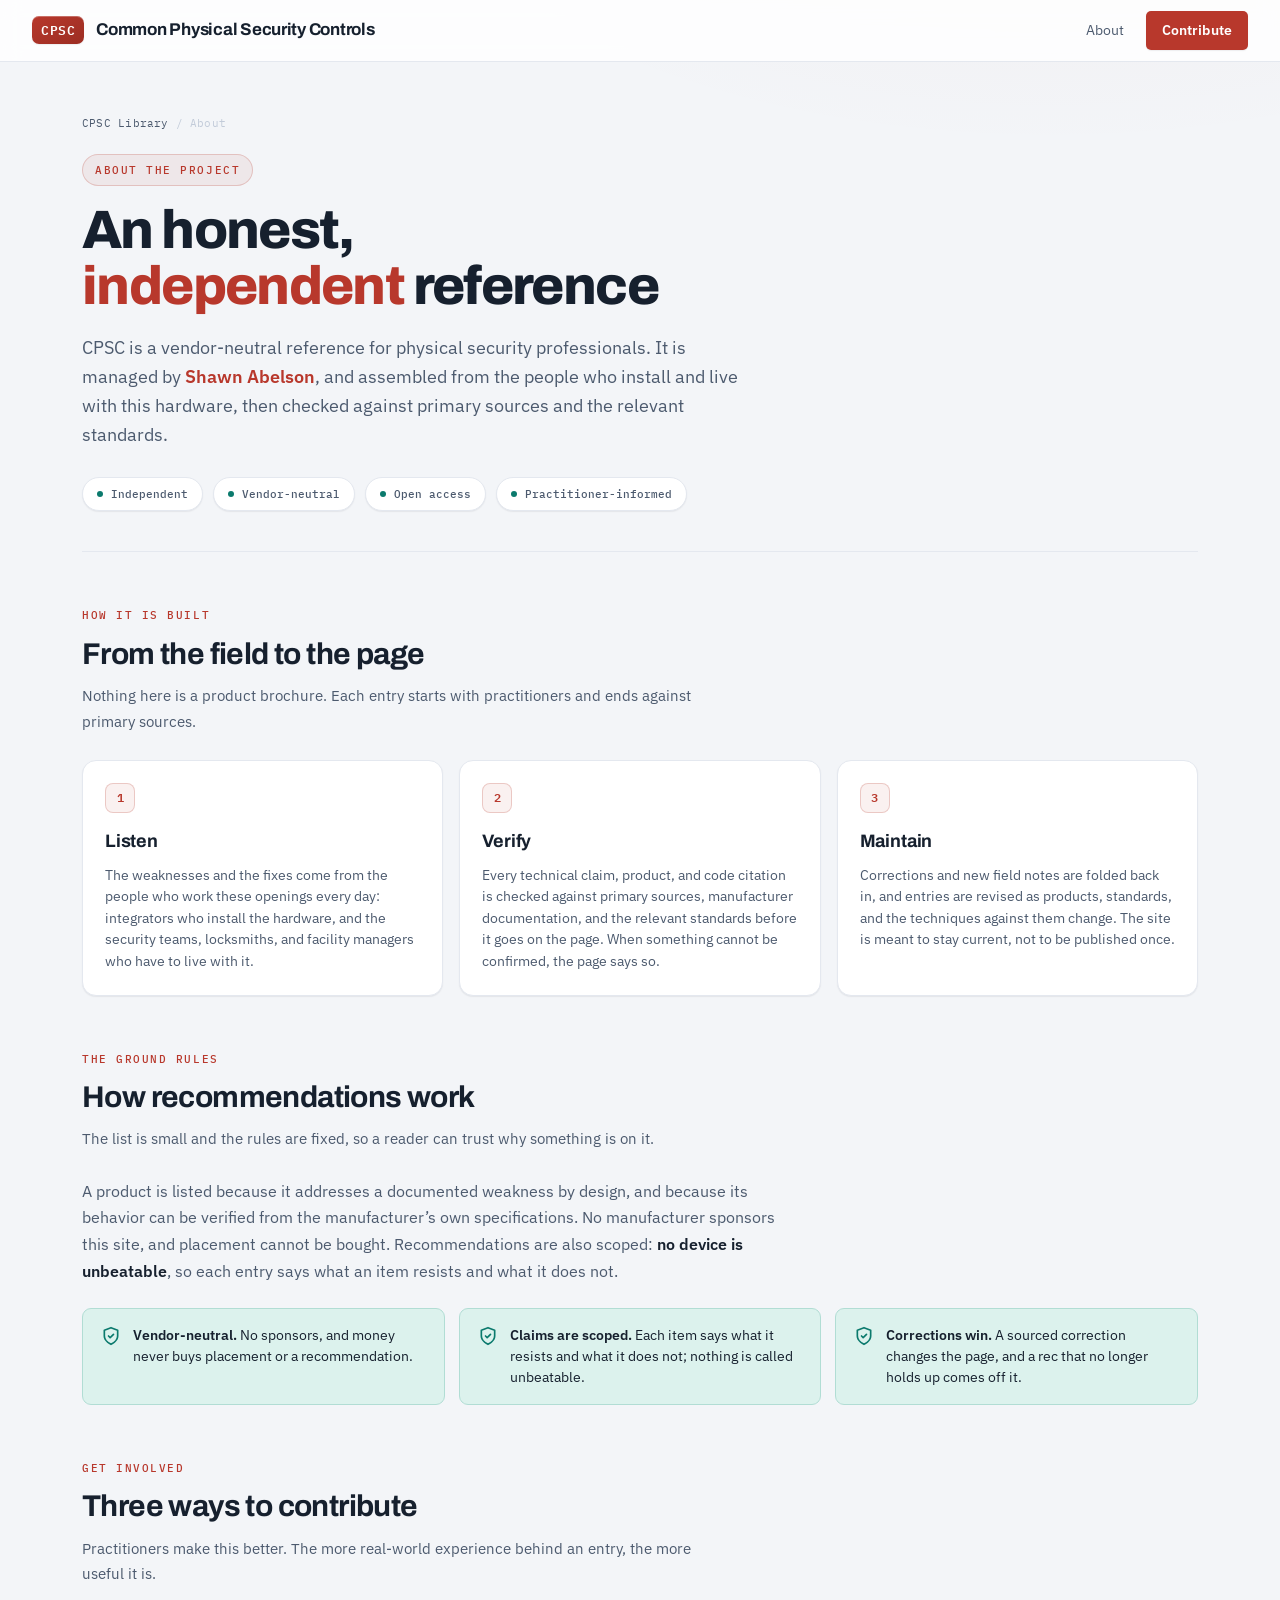
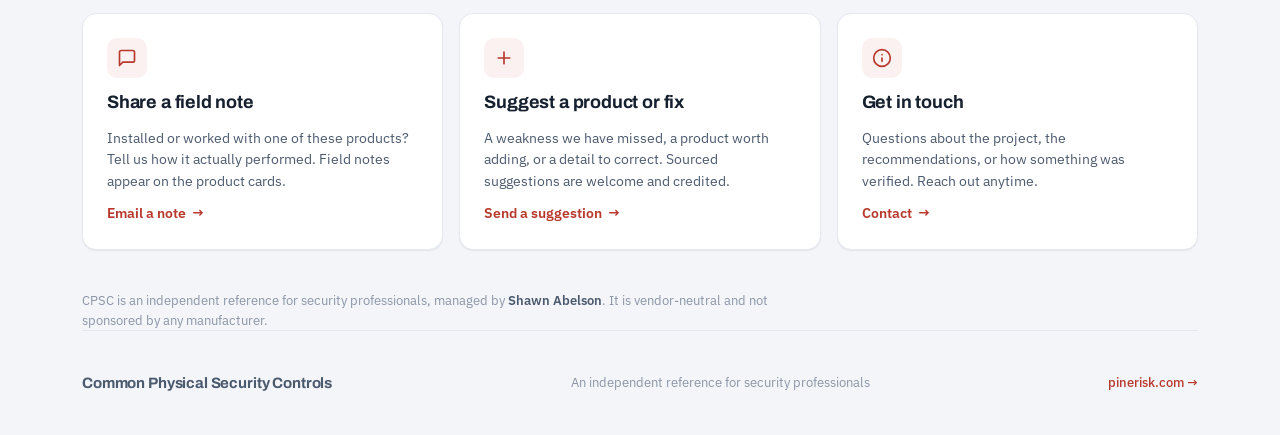
==== commit 87fb1d08: "Reframe copy: managed-by-Shawn About, no testing claims, prevention focus - Index mission line rewri" ====
--- a/about.html
+++ b/about.html
@@ -4,7 +4,7 @@
   <meta charset="UTF-8">
   <meta name="viewport" content="width=device-width, initial-scale=1.0">
   <title>About the CPSC Project</title>
-  <meta name="description" content="How the Common Physical Security Controls reference is built: an independent University of Minnesota faculty project, assembled from integrator and end-user feedback and honest lab testing. Vendors can send a demo unit to be tested for free.">
+  <meta name="description" content="About the Common Physical Security Controls reference: an independent, vendor-neutral reference for security professionals, managed by Shawn Abelson and assembled from practitioner feedback and primary sources.">
   <link rel="stylesheet" href="style.css">
   <style>
     .about-hero { padding: 52px 0 40px; border-bottom: 1px solid var(--border); }
@@ -20,6 +20,7 @@
     }
     .about-hero h1 em { font-style: normal; color: var(--accent); }
     .about-lede { font-size: 18px; color: var(--text-secondary); max-width: 660px; line-height: 1.62; }
+    .about-lede a { color: var(--accent); font-weight: 600; }
 
     .who-strip { display: flex; flex-wrap: wrap; gap: 10px; margin-top: 28px; }
     .who-chip {
@@ -36,6 +37,7 @@
     .prose-col p { font-size: 15.5px; color: var(--text-secondary); line-height: 1.72; margin-bottom: 16px; }
     .prose-col p:last-child { margin-bottom: 0; }
     .prose-col strong { color: var(--text-primary); font-weight: 600; }
+    .prose-col a { color: var(--accent); font-weight: 600; }
 
     /* numbered steps */
     .steps { display: grid; grid-template-columns: repeat(auto-fit, minmax(280px, 1fr)); gap: 16px; }
@@ -52,7 +54,7 @@
     .step h3 { font-family: var(--font-display); font-size: 18px; font-weight: 700; letter-spacing: -0.01em; margin-bottom: 8px; }
     .step p { font-size: 13.5px; color: var(--text-secondary); line-height: 1.6; }
 
-    /* pledge */
+    /* ground rules */
     .pledge { display: grid; grid-template-columns: repeat(auto-fit, minmax(300px, 1fr)); gap: 14px; }
     .pledge-item {
       display: flex; gap: 12px; align-items: flex-start;
@@ -62,19 +64,6 @@
     .pledge-item svg { flex-shrink: 0; width: 20px; height: 20px; color: var(--medium-text); margin-top: 1px; }
     .pledge-item p { font-size: 13.5px; color: var(--text-primary); line-height: 1.55; }
     .pledge-item strong { font-weight: 600; }
-
-    /* lab callout */
-    .lab-banner {
-      display: flex; gap: 20px; align-items: center;
-      background: linear-gradient(180deg, #fbfcfe, #f3f6fb);
-      border: 1px solid var(--border); border-left: 3px solid var(--accent);
-      border-radius: var(--r-lg); padding: 24px 26px; box-shadow: var(--shadow-sm);
-      margin-top: 8px;
-    }
-    .lab-banner .lb-icon { flex-shrink: 0; width: 52px; height: 52px; display: grid; place-items: center; background: var(--accent-dim); color: var(--accent); border-radius: 12px; }
-    .lab-banner .lb-icon svg { width: 26px; height: 26px; }
-    .lab-banner h3 { font-family: var(--font-display); font-size: 20px; font-weight: 700; letter-spacing: -0.01em; margin-bottom: 6px; }
-    .lab-banner p { font-size: 14.5px; color: var(--text-secondary); line-height: 1.6; }
 
     /* contribute cards */
     .contrib-grid { display: grid; grid-template-columns: repeat(auto-fit, minmax(300px, 1fr)); gap: 16px; }
@@ -91,8 +80,7 @@
     .contrib-card p { font-size: 13.5px; color: var(--text-secondary); line-height: 1.6; flex: 1; }
     .contrib-link { font-size: 13.5px; font-weight: 600; color: var(--accent); display: inline-flex; align-items: center; gap: 6px; }
     .contrib-note { font-size: 12.5px; color: var(--text-muted); margin-top: 40px; max-width: 720px; line-height: 1.6; }
-
-    @media (max-width: 600px) { .lab-banner { flex-direction: column; align-items: flex-start; gap: 14px; } }
+    .contrib-note a { color: var(--text-secondary); font-weight: 600; }
   </style>
 </head>
 <body>
@@ -118,32 +106,33 @@
         <span>About</span>
       </div>
       <span class="hero-eyebrow" style="display:inline-flex;align-items:center;gap:8px;font-family:var(--font-mono);font-size:11px;font-weight:500;color:var(--accent);text-transform:uppercase;letter-spacing:0.14em;background:var(--accent-dim);border:1px solid var(--accent-border);padding:6px 12px;border-radius:999px;">About the project</span>
-      <h1>An honest, <em>independently tested</em> reference</h1>
+      <h1>An honest, <em>independent</em> reference</h1>
       <p class="about-lede">
-        CPSC is a vendor-neutral reference for physical security. It is a University of Minnesota
-        faculty project, assembled from the people who install and live with this hardware, and
-        checked in a lab against the same attacks it documents.
+        CPSC is a vendor-neutral reference for physical security professionals. It is managed by
+        <a href="https://cse.umn.edu/tli/shawn-abelson" target="_blank" rel="noopener">Shawn Abelson</a>,
+        and assembled from the people who install and live with this hardware, then checked against
+        primary sources and the relevant standards.
       </p>
       <div class="who-strip">
-        <span class="who-chip">University of Minnesota faculty project</span>
+        <span class="who-chip">Independent</span>
         <span class="who-chip">Vendor-neutral</span>
         <span class="who-chip">Open access</span>
-        <span class="who-chip">Lab-tested</span>
-      </div>
-    </section>
-
-    <!-- How it's assembled -->
+        <span class="who-chip">Practitioner-informed</span>
+      </div>
+    </section>
+
+    <!-- How it is built -->
     <section class="about-section">
       <div class="section-header">
-        <div class="section-label">How it is assembled</div>
-        <div class="section-title">Three inputs, in order</div>
-        <p class="section-desc">Nothing here is a product brochure. Every entry starts with the field and ends in a lab.</p>
+        <div class="section-label">How it is built</div>
+        <div class="section-title">From the field to the page</div>
+        <p class="section-desc">Nothing here is a product brochure. Each entry starts with practitioners and ends against primary sources.</p>
       </div>
       <div class="steps">
         <div class="step">
           <div class="step-n">1</div>
           <h3>Listen</h3>
-          <p>The weaknesses and the fixes come from the people who work these doors every day: integrators who install the hardware, and the security teams, locksmiths, and facility managers who have to live with it.</p>
+          <p>The weaknesses and the fixes come from the people who work these openings every day: integrators who install the hardware, and the security teams, locksmiths, and facility managers who have to live with it.</p>
         </div>
         <div class="step">
           <div class="step-n">2</div>
@@ -152,50 +141,40 @@
         </div>
         <div class="step">
           <div class="step-n">3</div>
-          <h3>Test</h3>
-          <p>Where we can get hardware in hand, we run it in the lab against the real attacks: compressed-gas spoofing, under-door tools, shimming, and the rest. The result decides whether it stays on the site.</p>
-        </div>
-      </div>
-    </section>
-
-    <!-- The lab / vendor program -->
-    <section class="about-section" id="lab">
+          <h3>Maintain</h3>
+          <p>Corrections and new field notes are folded back in, and entries are revised as products, standards, and the techniques against them change. The site is meant to stay current, not to be published once.</p>
+        </div>
+      </div>
+    </section>
+
+    <!-- Ground rules -->
+    <section class="about-section">
       <div class="section-header">
-        <div class="section-label">The lab</div>
-        <div class="section-title">Send us a unit</div>
-        <p class="section-desc">The offer to vendors is simple and the terms are fixed.</p>
-      </div>
-      <div class="lab-banner">
-        <div class="lb-icon" aria-hidden="true">
-          <svg viewBox="0 0 24 24" fill="none" stroke="currentColor" stroke-width="2" stroke-linecap="round" stroke-linejoin="round"><path d="M9 3h6M10 3v6l-5.5 9.5A2 2 0 0 0 6.2 22h11.6a2 2 0 0 0 1.7-3L14 9V3"/><path d="M7 16h10"/></svg>
-        </div>
-        <div>
-          <h3>Free, honest testing for demo hardware</h3>
-          <p>Ship a demo product to our lab and we will test it against the common attacks documented on this site, at no cost. The write-up is public either way. A vendor cannot buy a recommendation here, only earn one.</p>
-        </div>
-      </div>
-      <div class="prose-col" style="margin-top: 24px;">
+        <div class="section-label">The ground rules</div>
+        <div class="section-title">How recommendations work</div>
+        <p class="section-desc">The list is small and the rules are fixed, so a reader can trust why something is on it.</p>
+      </div>
+      <div class="prose-col" style="margin-bottom: 24px;">
         <p>
-          <strong>If it does not hold up,</strong> we simply remove it as a recommendation and explain why.
-          There is no penalty and no drama; the point is an accurate site.
+          A product is listed because it addresses a documented weakness by design, and because its
+          behavior can be verified from the manufacturer&rsquo;s own specifications. No manufacturer
+          sponsors this site, and placement cannot be bought. Recommendations are also scoped:
+          <strong>no device is unbeatable</strong>, so each entry says what an item resists and
+          what it does not.
         </p>
-        <p>
-          <strong>If it performs,</strong> we recommend it, highlight it, and publish short video showing exactly
-          how it resists the attack, so an integrator or end-user can see the evidence rather than take our word for it.
-        </p>
-      </div>
-      <div class="pledge" style="margin-top: 24px;">
+      </div>
+      <div class="pledge">
         <div class="pledge-item">
           <svg viewBox="0 0 24 24" fill="none" stroke="currentColor" stroke-width="2" stroke-linecap="round" stroke-linejoin="round"><path d="M12 22s8-4 8-10V5l-8-3-8 3v7c0 6 8 10 8 10z"/><path d="M9 12l2 2 4-4"/></svg>
-          <p><strong>No pay-to-play.</strong> Money never buys placement, a rating, or a recommendation.</p>
+          <p><strong>Vendor-neutral.</strong> No sponsors, and money never buys placement or a recommendation.</p>
         </div>
         <div class="pledge-item">
           <svg viewBox="0 0 24 24" fill="none" stroke="currentColor" stroke-width="2" stroke-linecap="round" stroke-linejoin="round"><path d="M12 22s8-4 8-10V5l-8-3-8 3v7c0 6 8 10 8 10z"/><path d="M9 12l2 2 4-4"/></svg>
-          <p><strong>Results are public.</strong> Good or bad, the test outcome is posted, with the method described.</p>
+          <p><strong>Claims are scoped.</strong> Each item says what it resists and what it does not; nothing is called unbeatable.</p>
         </div>
         <div class="pledge-item">
           <svg viewBox="0 0 24 24" fill="none" stroke="currentColor" stroke-width="2" stroke-linecap="round" stroke-linejoin="round"><path d="M12 22s8-4 8-10V5l-8-3-8 3v7c0 6 8 10 8 10z"/><path d="M9 12l2 2 4-4"/></svg>
-          <p><strong>Claims are scoped.</strong> No device is unbeatable; we say what an item resists and what it does not.</p>
+          <p><strong>Corrections win.</strong> A sourced correction changes the page, and a rec that no longer holds up comes off it.</p>
         </div>
       </div>
     </section>
@@ -205,32 +184,32 @@
       <div class="section-header">
         <div class="section-label">Get involved</div>
         <div class="section-title">Three ways to contribute</div>
-        <p class="section-desc">Practitioners and vendors both make this better. Everything routes to one inbox.</p>
+        <p class="section-desc">Practitioners make this better. The more real-world experience behind an entry, the more useful it is.</p>
       </div>
       <div class="contrib-grid">
         <a class="contrib-card" href="mailto:abels023@umn.edu?subject=CPSC-Note">
           <div class="contrib-icon" aria-hidden="true"><svg viewBox="0 0 24 24" fill="none" stroke="currentColor" stroke-width="2" stroke-linecap="round" stroke-linejoin="round"><path d="M21 15a2 2 0 0 1-2 2H7l-4 4V5a2 2 0 0 1 2-2h14a2 2 0 0 1 2 2z"/></svg></div>
           <h3>Share a field note</h3>
-          <p>Installed or tested one of these products? Tell us how it actually performed. Field notes appear on the product cards.</p>
+          <p>Installed or worked with one of these products? Tell us how it actually performed. Field notes appear on the product cards.</p>
           <span class="contrib-link">Email a note <span aria-hidden="true">&rarr;</span></span>
         </a>
-        <a class="contrib-card" href="mailto:abels023@umn.edu?subject=CPSC-Demo unit for lab testing">
-          <div class="contrib-icon" aria-hidden="true"><svg viewBox="0 0 24 24" fill="none" stroke="currentColor" stroke-width="2" stroke-linecap="round" stroke-linejoin="round"><path d="M9 3h6M10 3v6l-5.5 9.5A2 2 0 0 0 6.2 22h11.6a2 2 0 0 0 1.7-3L14 9V3"/></svg></div>
-          <h3>Send a demo unit</h3>
-          <p>Vendors: get your hardware tested for free against the common attacks, with an honest, public write-up and video if it performs.</p>
-          <span class="contrib-link">Arrange a test <span aria-hidden="true">&rarr;</span></span>
+        <a class="contrib-card" href="mailto:abels023@umn.edu?subject=CPSC-Suggestion">
+          <div class="contrib-icon" aria-hidden="true"><svg viewBox="0 0 24 24" fill="none" stroke="currentColor" stroke-width="2" stroke-linecap="round" stroke-linejoin="round"><path d="M12 5v14M5 12h14"/></svg></div>
+          <h3>Suggest a product or fix</h3>
+          <p>A weakness we have missed, a product worth adding, or a detail to correct. Sourced suggestions are welcome and credited.</p>
+          <span class="contrib-link">Send a suggestion <span aria-hidden="true">&rarr;</span></span>
         </a>
         <a class="contrib-card" href="mailto:abels023@umn.edu?subject=CPSC-General">
           <div class="contrib-icon" aria-hidden="true"><svg viewBox="0 0 24 24" fill="none" stroke="currentColor" stroke-width="2" stroke-linecap="round" stroke-linejoin="round"><circle cx="12" cy="12" r="10"/><path d="M12 16v-4M12 8h.01"/></svg></div>
-          <h3>Suggest or correct</h3>
-          <p>A weakness we have missed, a product to add, or a detail to fix. Corrections are welcome and credited.</p>
-          <span class="contrib-link">Get in touch <span aria-hidden="true">&rarr;</span></span>
+          <h3>Get in touch</h3>
+          <p>Questions about the project, the recommendations, or how something was verified. Reach out anytime.</p>
+          <span class="contrib-link">Contact <span aria-hidden="true">&rarr;</span></span>
         </a>
       </div>
       <p class="contrib-note">
-        CPSC is an independent academic project run by University of Minnesota faculty. It is vendor-neutral and
-        not sponsored by any manufacturer. Views are the maintainers&rsquo; own and do not represent an official
-        position of the University.
+        CPSC is an independent reference for security professionals, managed by
+        <a href="https://cse.umn.edu/tli/shawn-abelson" target="_blank" rel="noopener">Shawn Abelson</a>.
+        It is vendor-neutral and not sponsored by any manufacturer.
       </p>
     </section>
 
@@ -239,7 +218,7 @@
   <footer class="page-wrap">
     <div class="site-footer">
       <span class="footer-brand">Common Physical Security Controls</span>
-      <span>A University of Minnesota faculty project</span>
+      <span>An independent reference for security professionals</span>
       <a href="https://pinerisk.com" class="footer-link">pinerisk.com →</a>
     </div>
   </footer>
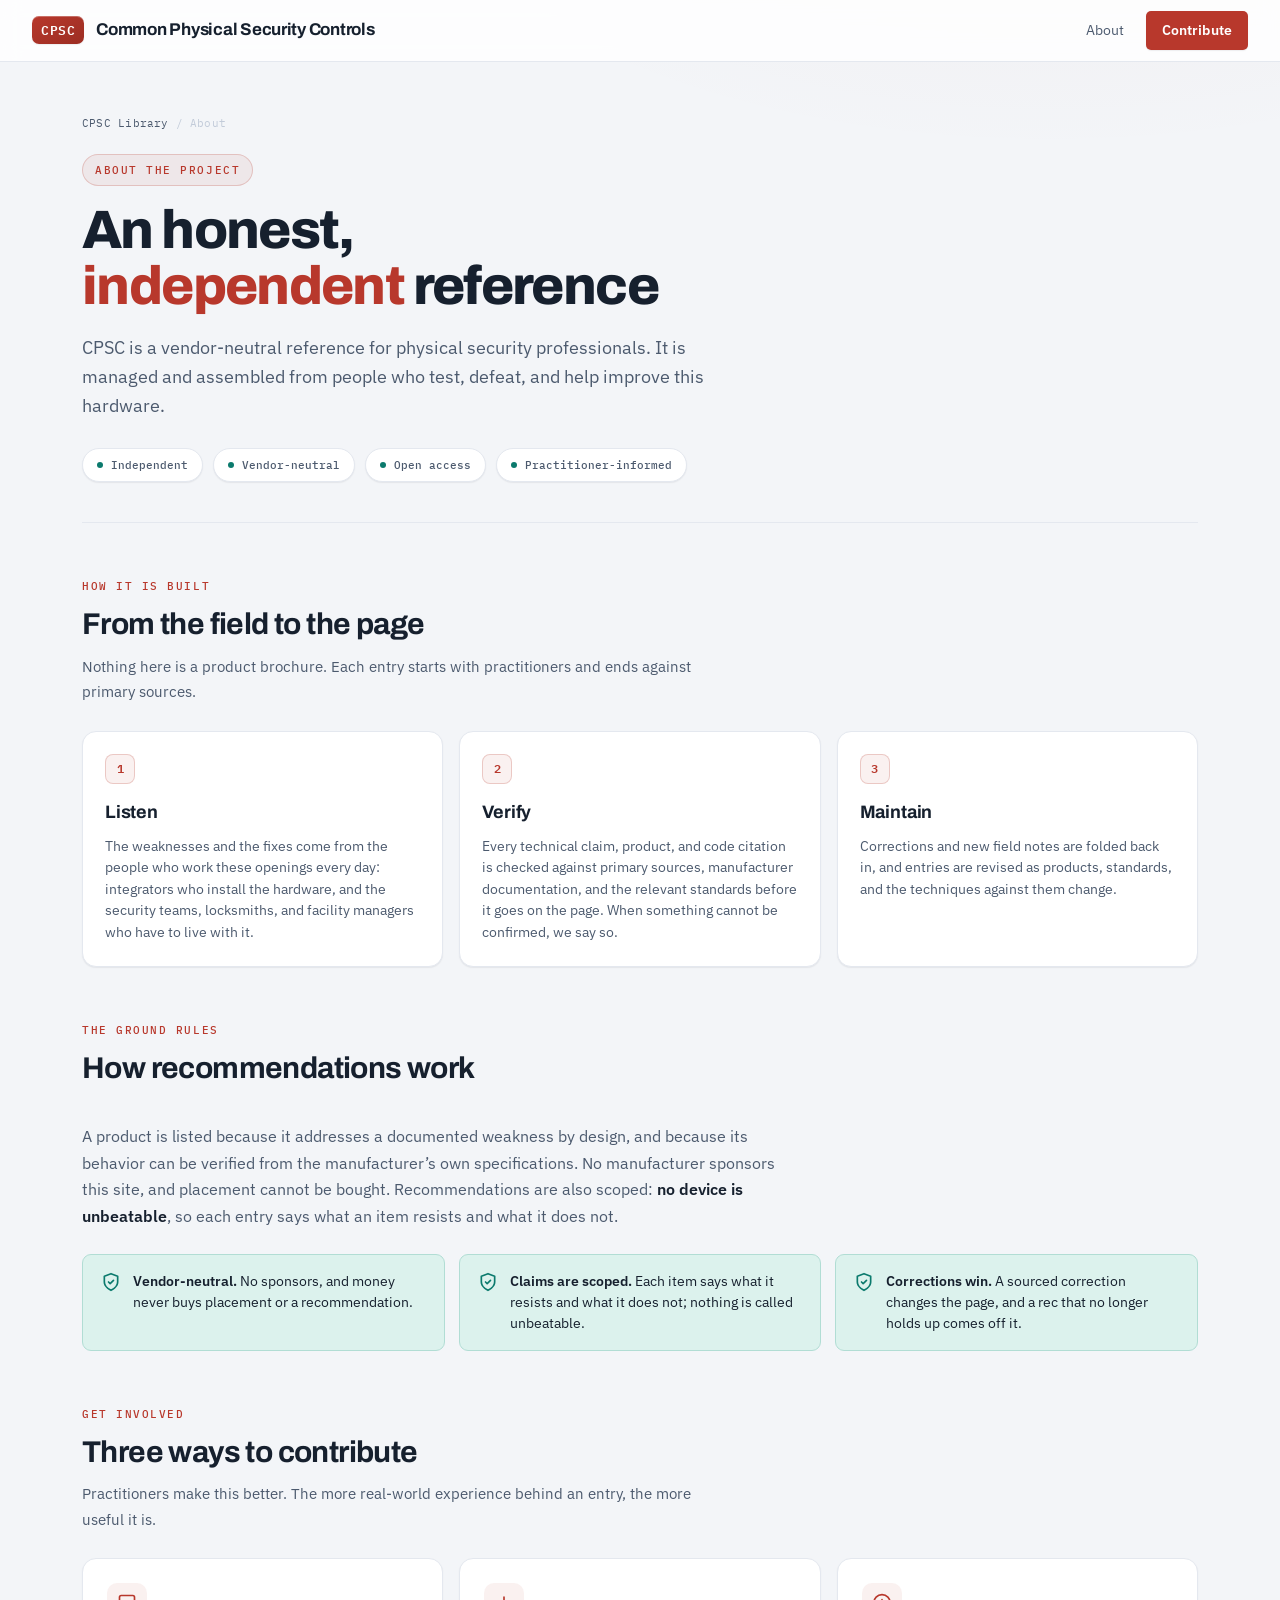
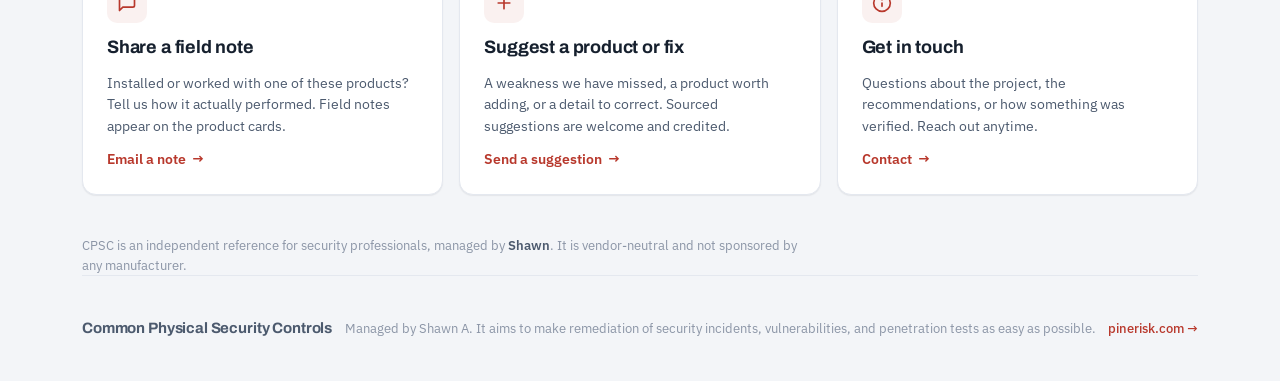
==== commit 02b16e17: "about: drop last name to "Shawn", tighten copy, refocus footer Use first name only ("Shawn", and "Sh" ====
--- a/about.html
+++ b/about.html
@@ -4,7 +4,7 @@
   <meta charset="UTF-8">
   <meta name="viewport" content="width=device-width, initial-scale=1.0">
   <title>About the CPSC Project</title>
-  <meta name="description" content="About the Common Physical Security Controls reference: an independent, vendor-neutral reference for security professionals, managed by Shawn Abelson and assembled from practitioner feedback and primary sources.">
+  <meta name="description" content="About the Common Physical Security Controls reference: an independent, vendor-neutral reference for security professionals, managed by Shawn and assembled from practitioner feedback and primary sources.">
   <link rel="stylesheet" href="style.css">
   <style>
     .about-hero { padding: 52px 0 40px; border-bottom: 1px solid var(--border); }
@@ -108,10 +108,8 @@
       <span class="hero-eyebrow" style="display:inline-flex;align-items:center;gap:8px;font-family:var(--font-mono);font-size:11px;font-weight:500;color:var(--accent);text-transform:uppercase;letter-spacing:0.14em;background:var(--accent-dim);border:1px solid var(--accent-border);padding:6px 12px;border-radius:999px;">About the project</span>
       <h1>An honest, <em>independent</em> reference</h1>
       <p class="about-lede">
-        CPSC is a vendor-neutral reference for physical security professionals. It is managed by
-        <a href="https://cse.umn.edu/tli/shawn-abelson" target="_blank" rel="noopener">Shawn Abelson</a>,
-        and assembled from the people who install and live with this hardware, then checked against
-        primary sources and the relevant standards.
+        CPSC is a vendor-neutral reference for physical security professionals. It is managed and
+        assembled from people who test, defeat, and help improve this hardware.
       </p>
       <div class="who-strip">
         <span class="who-chip">Independent</span>
@@ -137,12 +135,12 @@
         <div class="step">
           <div class="step-n">2</div>
           <h3>Verify</h3>
-          <p>Every technical claim, product, and code citation is checked against primary sources, manufacturer documentation, and the relevant standards before it goes on the page. When something cannot be confirmed, the page says so.</p>
+          <p>Every technical claim, product, and code citation is checked against primary sources, manufacturer documentation, and the relevant standards before it goes on the page. When something cannot be confirmed, we say so.</p>
         </div>
         <div class="step">
           <div class="step-n">3</div>
           <h3>Maintain</h3>
-          <p>Corrections and new field notes are folded back in, and entries are revised as products, standards, and the techniques against them change. The site is meant to stay current, not to be published once.</p>
+          <p>Corrections and new field notes are folded back in, and entries are revised as products, standards, and the techniques against them change.</p>
         </div>
       </div>
     </section>
@@ -152,7 +150,6 @@
       <div class="section-header">
         <div class="section-label">The ground rules</div>
         <div class="section-title">How recommendations work</div>
-        <p class="section-desc">The list is small and the rules are fixed, so a reader can trust why something is on it.</p>
       </div>
       <div class="prose-col" style="margin-bottom: 24px;">
         <p>
@@ -208,7 +205,7 @@
       </div>
       <p class="contrib-note">
         CPSC is an independent reference for security professionals, managed by
-        <a href="https://cse.umn.edu/tli/shawn-abelson" target="_blank" rel="noopener">Shawn Abelson</a>.
+        <a href="https://cse.umn.edu/tli/shawn-abelson" target="_blank" rel="noopener">Shawn</a>.
         It is vendor-neutral and not sponsored by any manufacturer.
       </p>
     </section>
@@ -218,7 +215,7 @@
   <footer class="page-wrap">
     <div class="site-footer">
       <span class="footer-brand">Common Physical Security Controls</span>
-      <span>An independent reference for security professionals</span>
+      <span>Managed by Shawn A. It aims to make remediation of security incidents, vulnerabilities, and penetration tests as easy as possible.</span>
       <a href="https://pinerisk.com" class="footer-link">pinerisk.com →</a>
     </div>
   </footer>
--- a/style.css
+++ b/style.css
@@ -1078,6 +1078,33 @@
 .deepdive-cta:hover .dd-arrow { transform: translateX(4px); }
 @media (max-width: 600px) { .dd-arrow { display: none; } .deepdive-cta { gap: 14px; padding: 18px; } }
 
+/* ---- Video embeds ---- */
+.video-grid {
+  display: grid;
+  grid-template-columns: repeat(auto-fit, minmax(320px, 1fr));
+  gap: 24px;
+}
+.video-item { display: flex; flex-direction: column; gap: 12px; }
+.video-frame {
+  position: relative;
+  width: 100%;
+  aspect-ratio: 16 / 9;
+  border-radius: var(--r-md);
+  overflow: hidden;
+  border: 1px solid var(--border);
+  background: #0c1017;
+  box-shadow: var(--shadow-sm);
+}
+.video-frame iframe {
+  position: absolute;
+  inset: 0;
+  width: 100%;
+  height: 100%;
+  border: 0;
+}
+.video-cap { font-size: 14px; color: var(--text-secondary); line-height: 1.5; }
+.video-cap strong { color: var(--text-primary); font-weight: 600; }
+
 @media (prefers-reduced-motion: reduce) {
   * { transition: none !important; scroll-behavior: auto !important; }
 }
